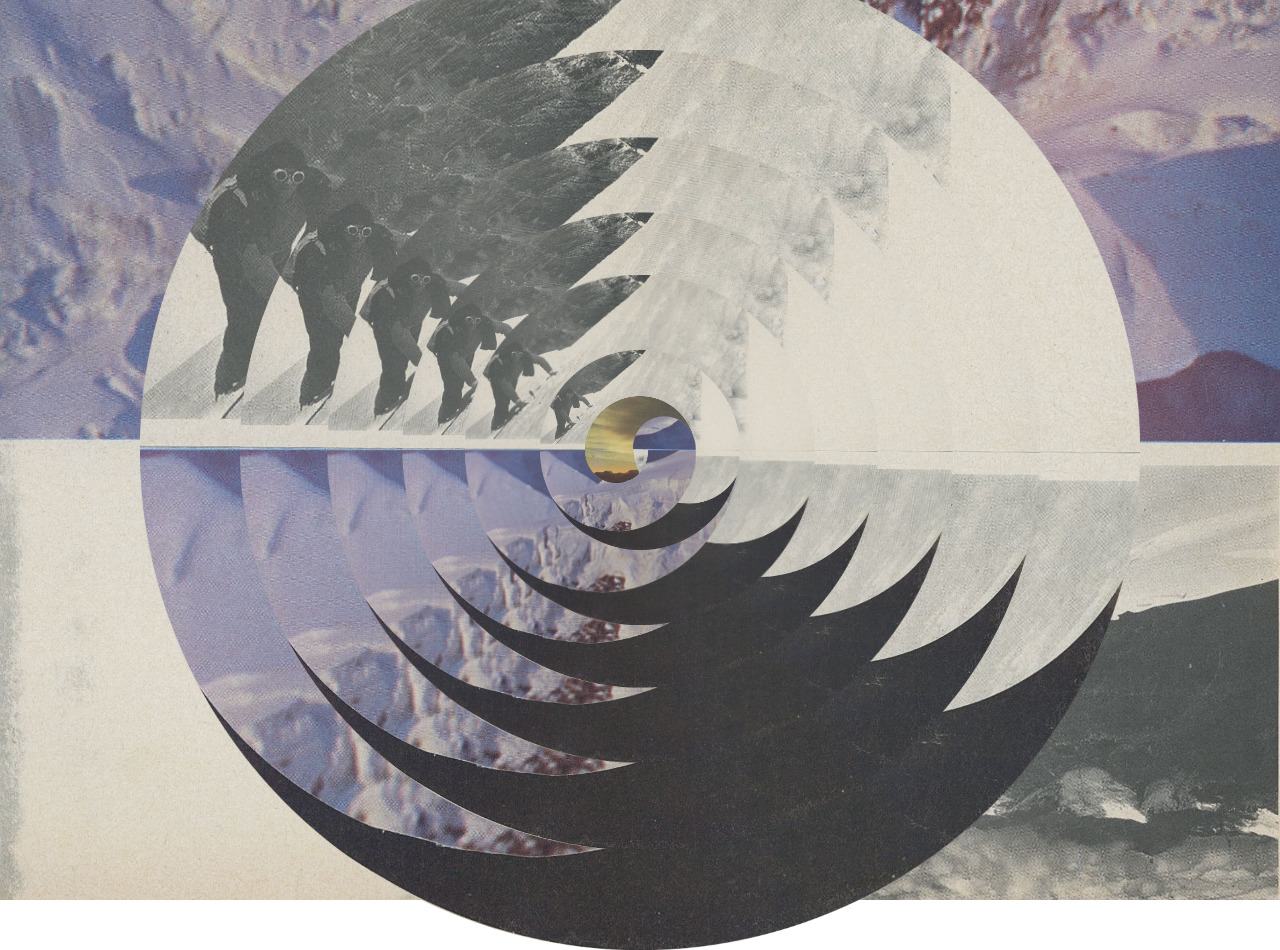
==== index.html @ f4dc4d60 "enough.html" ====
<!doctype html>
<html lang="en">

<head>
  <meta charset="utf-8">
  <meta name="viewport" content="width=device-width, initial-scale=1">
  <link href="[data-uri]"
        rel="icon" type="image/x-icon" />

  <title>Luciana Figuera Navarro</title>

  <style>
    body {
      margin: 0;
      display: flex;
      justify-content: center;
      align-items: center;
    }

    img {
      position: absolute; 
    }

    #background {
      top: 0; 
      left: 0; 
      width: 100%;
      height: 100vh; 
      object-fit: cover; 
    }

	#circle0 {
      position: absolute;
      top: 50%; 
      left: 50%; 
      transform: translate(-50%, -50%) rotate(0deg); 
      animation: rotationLeft 30s linear infinite; 
      width: 1000px; 
      height: auto; 
  
    }
    #circle1 {
      position: absolute;
      top: 50%; 
      left: 50%; 
      transform: translate(-50%, -50%) rotate(0deg); 
      animation: rotationLeft 24s linear infinite; 
      width: 800px; 
      height: auto; 
  
    }
    #circle2 {
      position: absolute;
      top: 50%; 
      left: 50%; 
      transform: translate(-50%, -50%) rotate(0deg); 
      animation: rotationLeft 18.75s linear infinite; 
      width: 625px; 
      height: auto; 
    }
    #circle3 {
      position: absolute;
      top: 50%; 
      left: 50%; 
      transform: translate(-50%, -50%) rotate(0deg); 
      animation: rotationLeft 14.25s linear infinite; 
      width: 475px; 
      height: auto; 
    }
     #circle4 {
      position: absolute;
      top: 50%; 
      left: 50%; 
      transform: translate(-50%, -50%) rotate(0deg); 
      animation: rotationLeft 10.5s linear infinite; 
      width: 350px; 
      height: auto; 
    }
     #circle5 {
      position: absolute;
      top: 50%; 
      left: 50%; 
      transform: translate(-50%, -50%) rotate(0deg); 
      animation: rotationLeft 6s linear infinite; 
      width: 200px; 
      height: auto; 
    }
     @keyframes rotationRight {
      from {transform: translate(-50%, -50%) rotate(0deg);}
      to {transform: translate(-50%, -50%) rotate(360deg);}
  	}	
     @keyframes rotationLeft {
      from {transform: translate(-50%, -50%) rotate(0deg);}
      to {transform: translate(-50%, -50%) rotate(-360deg);}
    } 
    	
  </style>
</head>
<body>
  <img id="background" src="Invierno_horizontal_2.jpg" alt="Background Image"> 
  <img id="circle0" src="circle.png" alt="circle0"> 
  <img id="circle1" src="circle.png" alt="circle1"> 
  <img id="circle2" src="circle.png" alt="circle2"> 
  <img id="circle3" src="circle.png" alt="circle3"> 
  <img id="circle4" src="circle.png" alt="circle4"> 
  <img id="circle5" src="circle.png" alt="circle5"> 

 
  
</body>

</html>
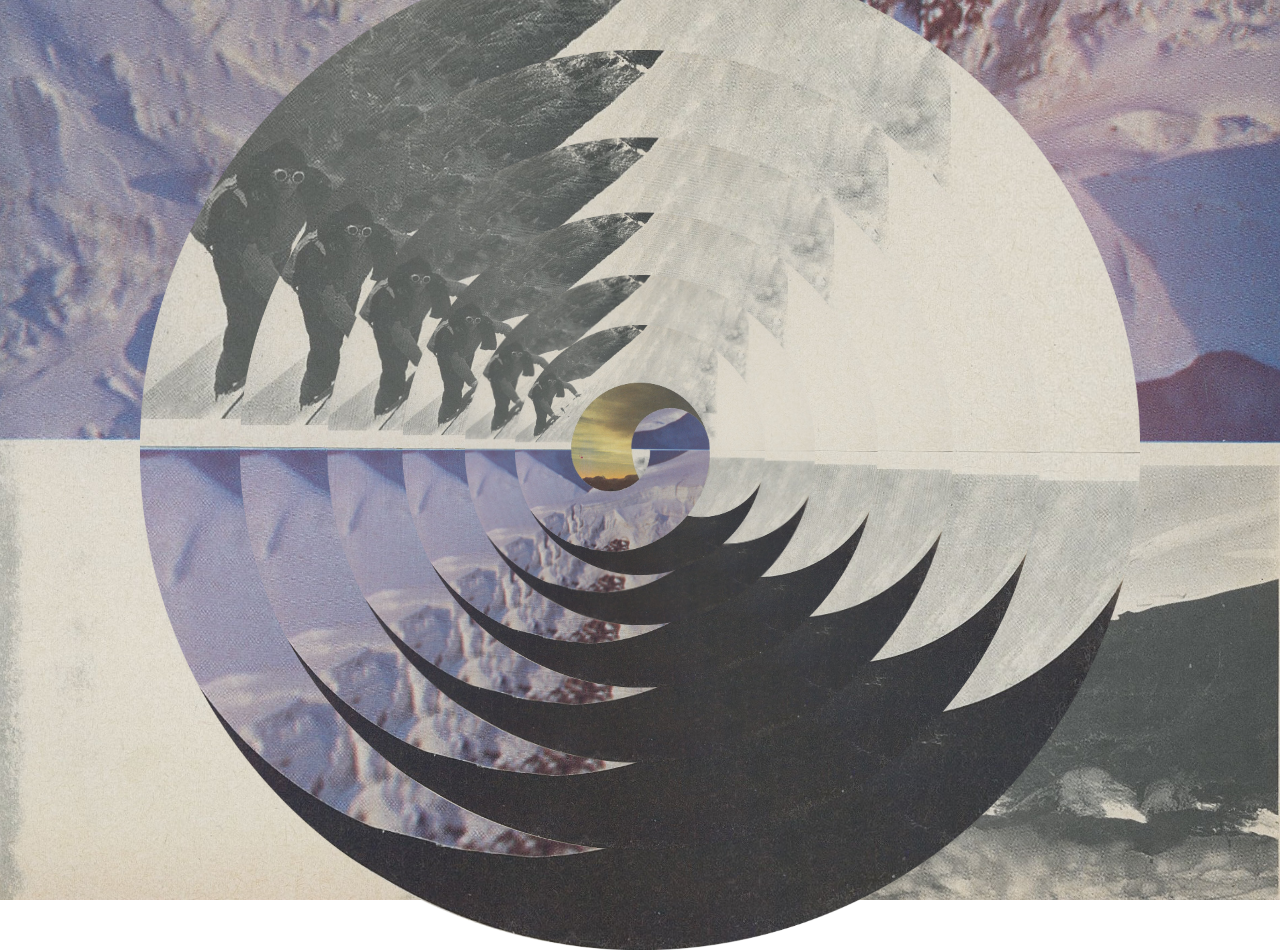
==== commit 339dbaa7: "👀.html" ====
--- a/index.html
+++ b/index.html
@@ -34,7 +34,7 @@
       top: 50%; 
       left: 50%; 
       transform: translate(-50%, -50%) rotate(0deg); 
-      animation: rotationLeft 30s linear infinite; 
+      animation: rotationLeft 60s linear infinite; 
       width: 1000px; 
       height: auto; 
   
@@ -44,7 +44,7 @@
       top: 50%; 
       left: 50%; 
       transform: translate(-50%, -50%) rotate(0deg); 
-      animation: rotationLeft 24s linear infinite; 
+      animation: rotationLeft 55s linear infinite; 
       width: 800px; 
       height: auto; 
   
@@ -54,7 +54,7 @@
       top: 50%; 
       left: 50%; 
       transform: translate(-50%, -50%) rotate(0deg); 
-      animation: rotationLeft 18.75s linear infinite; 
+      animation: rotationLeft 44.5s linear infinite; 
       width: 625px; 
       height: auto; 
     }
@@ -63,7 +63,7 @@
       top: 50%; 
       left: 50%; 
       transform: translate(-50%, -50%) rotate(0deg); 
-      animation: rotationLeft 14.25s linear infinite; 
+      animation: rotationLeft 35.5s linear infinite; 
       width: 475px; 
       height: auto; 
     }
@@ -72,7 +72,7 @@
       top: 50%; 
       left: 50%; 
       transform: translate(-50%, -50%) rotate(0deg); 
-      animation: rotationLeft 10.5s linear infinite; 
+      animation: rotationLeft 28s linear infinite; 
       width: 350px; 
       height: auto; 
     }
@@ -81,8 +81,8 @@
       top: 50%; 
       left: 50%; 
       transform: translate(-50%, -50%) rotate(0deg); 
-      animation: rotationLeft 6s linear infinite; 
-      width: 200px; 
+      animation: rotationLeft 22s linear infinite; 
+      width: 250px; 
       height: auto; 
     }
      @keyframes rotationRight {
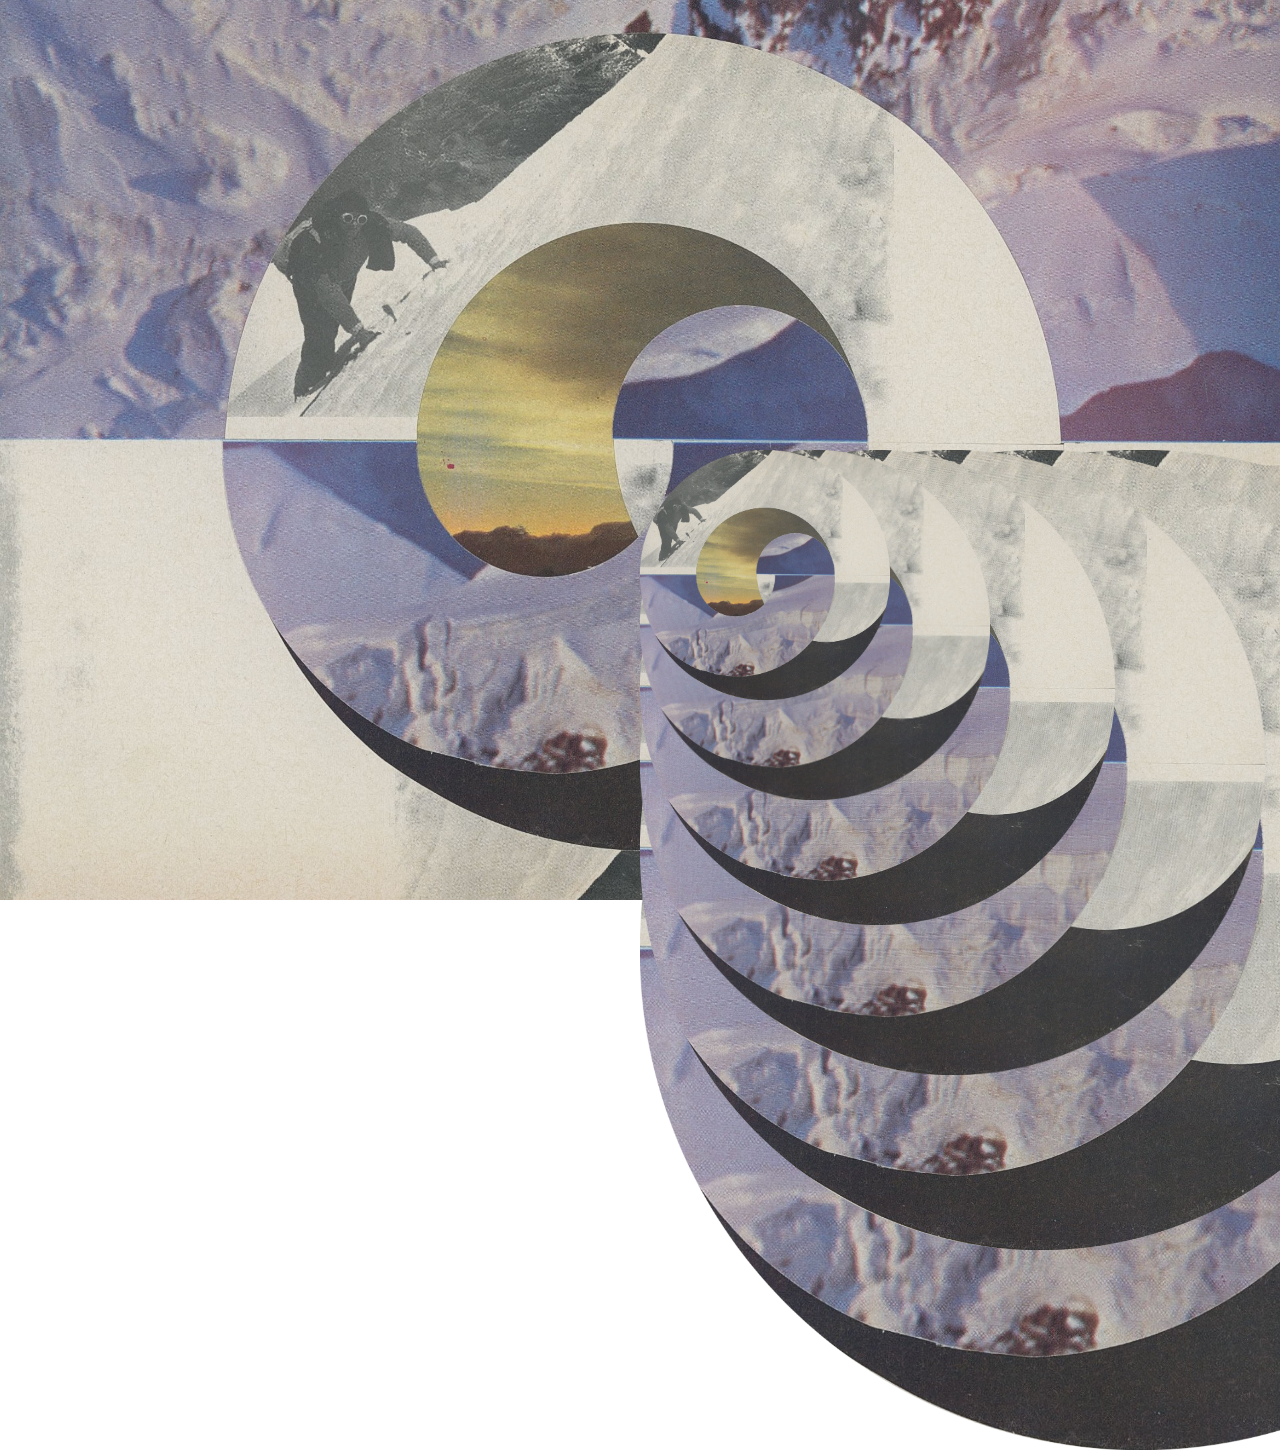
==== commit 73aeb6d2: "test" ====
--- a/index.html
+++ b/index.html
@@ -4,8 +4,9 @@
 <head>
   <meta charset="utf-8">
   <meta name="viewport" content="width=device-width, initial-scale=1">
-  <link href="[data-uri]"
-        rel="icon" type="image/x-icon" />
+  <link
+    href="[data-uri]"
+    rel="icon" type="image/x-icon" />
 
   <title>Luciana Figuera Navarro</title>
 
@@ -17,96 +18,81 @@
       align-items: center;
     }
 
-    img {
-      position: absolute; 
+    #background {
+      top: 0;
+      left: 0;
+      width: 100%;
+      height: 100vh;
+      object-fit: cover;
     }
 
-    #background {
-      top: 0; 
-      left: 0; 
-      width: 100%;
-      height: 100vh; 
-      object-fit: cover; 
+    .circle-position {
+      position: absolute;
+      top: 50%;
+      left: 50%;
+      height: auto;
     }
 
-	#circle0 {
-      position: absolute;
-      top: 50%; 
-      left: 50%; 
-      transform: translate(-50%, -50%) rotate(0deg); 
-      animation: rotationLeft 60s linear infinite; 
-      width: 1000px; 
-      height: auto; 
-  
+    #circle0 {
+      animation: rotationLeft 60s linear infinite;
+      width: 1000px;
     }
+
     #circle1 {
-      position: absolute;
-      top: 50%; 
-      left: 50%; 
-      transform: translate(-50%, -50%) rotate(0deg); 
-      animation: rotationLeft 55s linear infinite; 
-      width: 800px; 
-      height: auto; 
-  
+      animation: rotationLeft 55s linear infinite;
+      width: 800px;
     }
+
     #circle2 {
-      position: absolute;
-      top: 50%; 
-      left: 50%; 
-      transform: translate(-50%, -50%) rotate(0deg); 
-      animation: rotationLeft 44.5s linear infinite; 
-      width: 625px; 
-      height: auto; 
+      animation: rotationLeft 44.5s linear infinite;
+      width: 625px;
     }
+
     #circle3 {
-      position: absolute;
-      top: 50%; 
-      left: 50%; 
-      transform: translate(-50%, -50%) rotate(0deg); 
-      animation: rotationLeft 35.5s linear infinite; 
-      width: 475px; 
-      height: auto; 
+      animation: rotationLeft 35.5s linear infinite;
+      width: 475px;
     }
-     #circle4 {
-      position: absolute;
-      top: 50%; 
-      left: 50%; 
-      transform: translate(-50%, -50%) rotate(0deg); 
-      animation: rotationLeft 28s linear infinite; 
-      width: 350px; 
-      height: auto; 
+
+    #circle4 {
+      animation: rotationLeft 28s linear infinite;
+      width: 350px;
     }
-     #circle5 {
-      position: absolute;
-      top: 50%; 
-      left: 50%; 
-      transform: translate(-50%, -50%) rotate(0deg); 
-      animation: rotationLeft 22s linear infinite; 
-      width: 250px; 
-      height: auto; 
+
+    #circle5 {
+      animation: rotationLeft 22s linear infinite;
+      width: 250px;
     }
-     @keyframes rotationRight {
-      from {transform: translate(-50%, -50%) rotate(0deg);}
-      to {transform: translate(-50%, -50%) rotate(360deg);}
-  	}	
-     @keyframes rotationLeft {
-      from {transform: translate(-50%, -50%) rotate(0deg);}
-      to {transform: translate(-50%, -50%) rotate(-360deg);}
-    } 
-    	
+
+    @keyframes rotationRight {
+      from {
+        transform: translate(-50%, -50%) rotate(0deg);
+      }
+
+      to {
+        transform: translate(-50%, -50%) rotate(360deg);
+      }
+    }
+
+    @keyframes rotationLeft {
+      from {
+        transform: translate(-50%, -50%) rotate(0deg);
+      }
+
+      to {
+        transform: translate(-50%, -50%) rotate(-360deg);
+      }
+    }
   </style>
 </head>
+
 <body>
-  <img id="background" src="Invierno_horizontal_2.jpg" alt="Background Image"> 
-  <img id="circle0" src="circle.png" alt="circle0"> 
-  <img id="circle1" src="circle.png" alt="circle1"> 
-  <img id="circle2" src="circle.png" alt="circle2"> 
-  <img id="circle3" src="circle.png" alt="circle3"> 
-  <img id="circle4" src="circle.png" alt="circle4"> 
-  <img id="circle5" src="circle.png" alt="circle5"> 
-
- 
-  
+  <img id="background" src="images/Invierno_horizontal_2.jpg" alt="Background Image">
+  <img id="circle0" class="circle-position" src="images/circle.png" alt="circle0">
+  <img id="circle1" class="circle-position" src="images/circle.png" alt="circle1">
+  <img id="circle2" class="circle-position" src="images/circle.png" alt="circle2">
+  <img id="circle3" class="circle-position" src="images/circle.png" alt="circle3">
+  <img id="circle4" class="circle-position" src="images/circle.png" alt="circle4">
+  <img id="circle5" class="circle-position" src="images/circle.png" alt="circle5">
 </body>
 
-</html>
+</html>